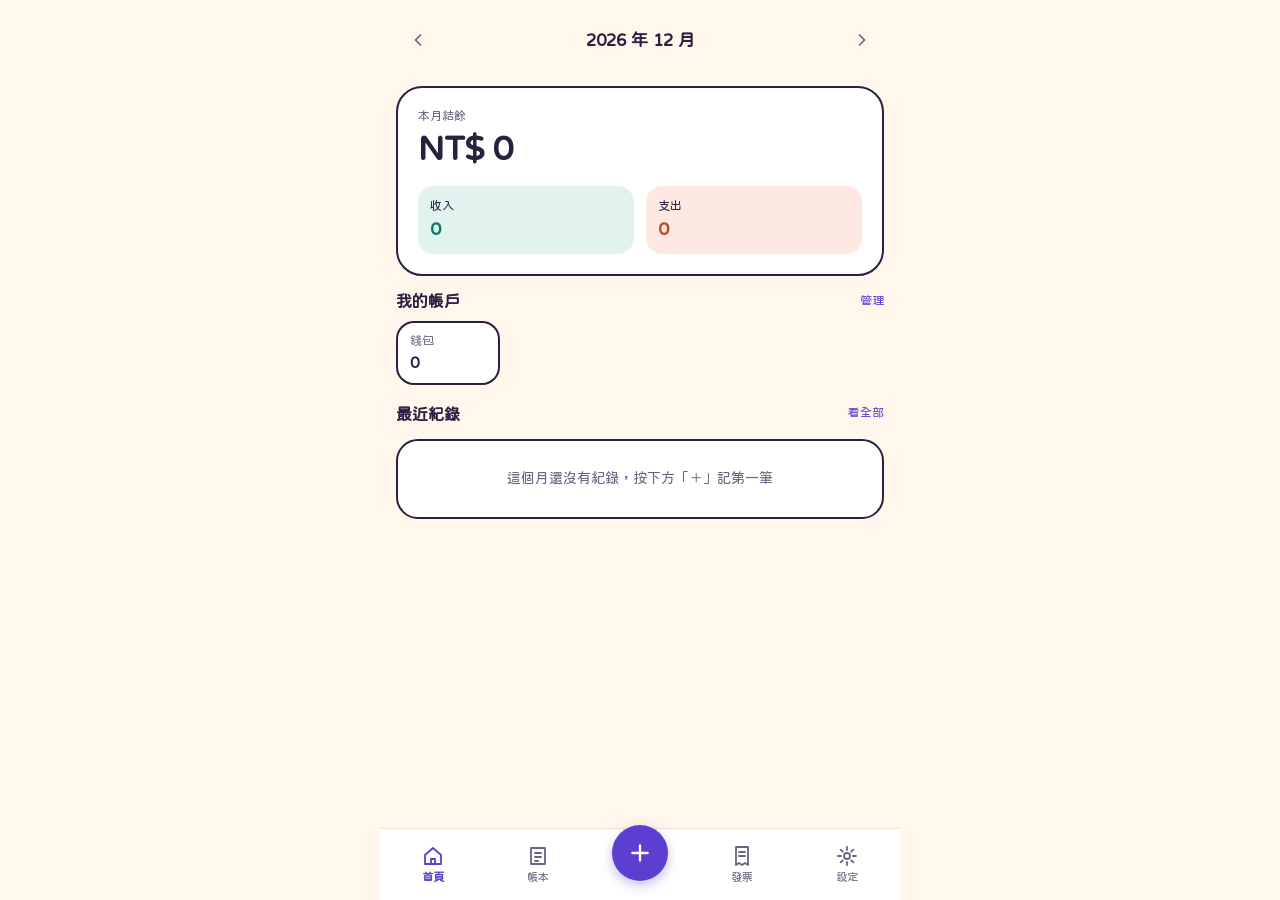
==== index.html @ 0d590afb "Add files via upload" ====
<!doctype html>
<html lang="zh-Hant">
<head>
<meta charset="utf-8">
<meta name="viewport" content="width=device-width, initial-scale=1, viewport-fit=cover">
<meta name="theme-color" content="#FFF7EC">
<title>記帳</title>
<link rel="manifest" href="manifest.webmanifest">
<link rel="icon" href="icons/icon.svg" type="image/svg+xml">
<link rel="apple-touch-icon" href="icons/icon-192.png">
<link rel="preconnect" href="https://fonts.googleapis.com">
<link rel="preconnect" href="https://fonts.gstatic.com" crossorigin>
<link href="https://fonts.googleapis.com/css2?family=Huninn&display=swap" rel="stylesheet">
<link rel="stylesheet" href="styles.css">
</head>
<body>
<div id="app">
  <main id="view" aria-live="polite"></main>
  <nav id="tabbar" aria-label="主選單"></nav>
</div>
<div id="modal" hidden></div>
<div id="toast" role="status" hidden></div>
<input type="file" id="file-invoice" hidden>
<input type="file" id="file-restore" hidden>
<script src="db.js"></script>
<script src="app.js"></script>
</body>
</html>
---- styles.css ----
:root {
  --bg: #FFF7EC;
  --card: #FFFFFF;
  --ink: #2A2140;
  --sub: #6B6380;
  --primary: #5B3FD1;
  --primary-dark: #432AA8;
  --primary-tint: #ECE8FB;
  --income: #127A68;
  --income-tint: #E2F3EF;
  --expense: #C4471F;
  --expense-tint: #FDE9E1;
  --line: #F1E8DA;
  --line-strong: #E6D9C5;
  --soft: #F3E8D6;
  --warn-bg: #FBF1DC;
  --warn-ink: #5E460E;
  --radius: 22px;
  --nav-h: 72px;
  --safe-b: env(safe-area-inset-bottom, 0px);
}
* { box-sizing: border-box; -webkit-tap-highlight-color: transparent; }
html, body { margin: 0; background: var(--bg); color: var(--ink); }
body {
  font-family: 'Huninn', 'Noto Sans TC', 'PingFang TC', 'Microsoft JhengHei', system-ui, sans-serif;
  font-variant-numeric: tabular-nums;
  font-size: 15px;
  line-height: 1.4;
}
#app { max-width: 520px; margin: 0 auto; min-height: 100vh; position: relative; }
#view { padding: 16px 16px calc(var(--nav-h) + var(--safe-b) + 24px); }
#view.no-nav { padding-bottom: calc(var(--safe-b) + 24px); }
button, input, select, textarea { font: inherit; color: inherit; }
button { cursor: pointer; }
a { color: var(--primary); text-decoration: none; }
h1 { margin: 0; font-size: 22px; }
h2 { margin: 0; font-size: 16px; }
.sr-only { position: absolute; width: 1px; height: 1px; overflow: hidden; clip: rect(0 0 0 0); }

/* 版面元件 */
.stack { display: flex; flex-direction: column; gap: 14px; }
.row-between { display: flex; align-items: center; justify-content: space-between; gap: 8px; }
.topbar { display: flex; align-items: center; justify-content: space-between; min-height: 48px; margin-bottom: 8px; }
.topbar .title { font-size: 17px; font-weight: 700; }
.topbar .side { min-width: 64px; display: flex; }
.topbar .side.end { justify-content: flex-end; }
.icon-btn { width: 44px; height: 44px; border: 0; background: transparent; color: var(--sub); display: inline-flex; align-items: center; justify-content: center; border-radius: 12px; }
.icon-btn:hover { background: var(--soft); color: var(--ink); }
.link-btn { border: 0; background: transparent; color: var(--primary); min-height: 44px; padding: 0 8px; display: inline-flex; align-items: center; gap: 2px; font-size: 15px; }
.muted { color: var(--sub); }
.small { font-size: 12px; }
.card { background: var(--card); border: 2px solid var(--ink); border-radius: var(--radius); }
.card.pad { padding: 16px; }
.section-label { font-size: 12px; color: var(--sub); padding: 0 4px; margin-bottom: 6px; }
.empty { text-align: center; color: var(--sub); padding: 28px 12px; font-size: 14px; }

/* 首頁 */
.summary { padding: 20px; display: flex; flex-direction: column; gap: 14px; border-radius: 26px; }
.summary .big { font-size: 34px; font-weight: 700; letter-spacing: -0.5px; }
.split { display: grid; grid-template-columns: repeat(2, minmax(0, 1fr)); gap: 12px; }
.pill { border-radius: 16px; padding: 12px; display: flex; flex-direction: column; gap: 2px; }
.pill.in { background: var(--income-tint); }
.pill.in b { color: var(--income); font-size: 18px; }
.pill.out { background: var(--expense-tint); }
.pill.out b { color: var(--expense); font-size: 18px; }
.acct-strip { display: flex; gap: 8px; overflow-x: auto; padding-bottom: 4px; scrollbar-width: none; }
.acct-chip { flex: 0 0 auto; min-width: 104px; background: var(--card); border: 2px solid var(--ink); border-radius: 18px; padding: 10px 12px; display: flex; flex-direction: column; gap: 2px; color: var(--ink); text-align: left; }
.acct-chip span:first-child { font-size: 12px; color: var(--sub); }
.acct-chip b { font-size: 15px; }
.banner { display: flex; align-items: center; gap: 12px; background: var(--ink); color: #fff; border: 0; border-radius: var(--radius); padding: 14px 16px; min-height: 48px; text-align: left; width: 100%; }
.banner span { flex-grow: 1; }

/* 交易列表 */
.list { display: flex; flex-direction: column; }
.item { display: flex; align-items: center; gap: 12px; padding: 12px 14px; border: 0; background: transparent; width: 100%; text-align: left; border-bottom: 1px solid var(--line); }
.list > .item:last-child { border-bottom: 0; }
.item:hover { background: #FFFCF6; }
.badge { flex: 0 0 auto; width: 40px; height: 40px; border-radius: 12px; display: flex; align-items: center; justify-content: center; font-weight: 700; font-size: 15px; }
.item .main { flex-grow: 1; min-width: 0; display: flex; flex-direction: column; gap: 2px; }
.item .main .t { font-size: 15px; }
.item .main .s { font-size: 12px; color: var(--sub); white-space: nowrap; overflow: hidden; text-overflow: ellipsis; }
.amt { font-weight: 700; white-space: nowrap; }
.amt.in { color: var(--income); }
.amt.out { color: var(--ink); }
.amt.tr { color: var(--sub); }
.amt.neg { color: var(--expense); }
.day-head { display: flex; justify-content: space-between; font-size: 12px; color: var(--sub); padding: 0 4px; margin: 4px 0 6px; }

/* 篩選 */
.search { display: flex; align-items: center; gap: 8px; height: 44px; padding: 0 14px; background: var(--card); border: 2px solid var(--line-strong); border-radius: 14px; color: var(--sub); }
.search input { flex-grow: 1; border: 0; background: transparent; font-size: 15px; outline: none; color: var(--ink); }
.chips { display: flex; gap: 8px; flex-wrap: wrap; }
.chip { height: 36px; padding: 0 14px; border-radius: 18px; border: 2px solid var(--line-strong); background: var(--card); font-size: 13px; }
.chip[aria-pressed="true"] { background: var(--ink); border-color: var(--ink); color: #fff; }
select.chip { padding-right: 8px; }
.totals { display: flex; justify-content: space-between; font-size: 13px; color: var(--sub); padding: 0 4px; }

/* 新增紀錄 */
.seg { display: grid; grid-template-columns: repeat(3, minmax(0, 1fr)); gap: 4px; background: var(--soft); border-radius: 14px; padding: 4px; }
.seg button { height: 40px; border: 0; border-radius: 10px; background: transparent; color: var(--sub); font-size: 15px; }
.seg button[aria-pressed="true"] { background: #fff; font-weight: 700; color: var(--ink); }
.seg button[aria-pressed="true"][data-type="expense"] { color: var(--expense); }
.seg button[aria-pressed="true"][data-type="income"] { color: var(--income); }
.seg button[aria-pressed="true"][data-type="transfer"] { color: var(--primary); }
.amount-display { display: flex; align-items: baseline; justify-content: flex-end; gap: 8px; padding: 0 4px; min-height: 64px; }
.amount-display .cur { font-size: 18px; color: var(--sub); }
.amount-display .num { font-size: 44px; font-weight: 700; letter-spacing: -1px; overflow-wrap: anywhere; text-align: right; }
.amount-display .expr { font-size: 14px; color: var(--sub); }
.cat-grid { display: grid; grid-template-columns: repeat(4, minmax(0, 1fr)); gap: 4px; padding: 8px; }
.cat { display: flex; flex-direction: column; align-items: center; gap: 6px; border: 0; background: transparent; font-size: 12px; padding: 6px 0; min-height: 44px; border-radius: 14px; }
.cat .badge { width: 44px; height: 44px; border-radius: 14px; }
.cat[aria-pressed="true"] { font-weight: 700; }
.cat[aria-pressed="true"] .badge { outline: 3px solid var(--ink); outline-offset: 2px; }
.fields { display: flex; flex-direction: column; }
.field { display: flex; align-items: center; gap: 12px; padding: 0 16px; min-height: 48px; border-bottom: 1px solid var(--line); }
.fields > .field:last-child { border-bottom: 0; }
.field > span { font-size: 14px; color: var(--sub); width: 56px; flex: 0 0 auto; }
.field input, .field select { flex-grow: 1; min-width: 0; border: 0; background: transparent; font-size: 15px; min-height: 44px; outline: none; }
.keypad { position: sticky; bottom: calc(var(--safe-b) + 8px); z-index: 5; box-shadow: 0 -6px 16px rgba(42,33,64,0.08); display: grid; grid-template-columns: repeat(4, minmax(0, 1fr)); gap: 8px; background: var(--soft); padding: 12px; border-radius: 22px; }
.key { height: 52px; border: 0; border-radius: 14px; background: #fff; font-size: 22px; }
.key:active { background: var(--primary-tint); }
.key.save { background: var(--primary); color: #fff; font-size: 16px; font-weight: 700; }
.key.save:active { background: var(--primary-dark); }

/* 表單 */
.form { display: flex; flex-direction: column; gap: 12px; }
.form label.lbl { display: flex; flex-direction: column; gap: 6px; font-size: 12px; color: var(--sub); }
.input { height: 44px; border: 2px solid var(--line-strong); border-radius: 14px; padding: 0 12px; font-size: 15px; color: var(--ink); background: var(--bg); width: 100%; }
.input:focus { outline: 2px solid var(--primary); outline-offset: 1px; }
.btn { height: 48px; border: 0; border-radius: 16px; background: var(--primary); color: #fff; font-size: 15px; font-weight: 700; padding: 0 18px; }
.btn:hover { background: var(--primary-dark); }
.btn.ghost { background: #fff; color: var(--ink); border: 2px solid var(--line-strong); font-weight: 400; }
.btn.ghost:hover { background: var(--soft); }
.btn.dark { background: var(--ink); }
.btn.danger { background: #fff; color: var(--expense); border: 2px solid var(--expense-tint); font-weight: 400; }
.btn.block { width: 100%; }
.btn:disabled { opacity: 0.45; cursor: not-allowed; }
.btn-row { display: grid; grid-template-columns: repeat(2, minmax(0, 1fr)); gap: 10px; }
.swatches { display: flex; flex-wrap: wrap; gap: 8px; }
.swatch { width: 40px; height: 40px; border-radius: 12px; border: 0; display: flex; align-items: center; justify-content: center; font-weight: 700; }
.swatch[aria-pressed="true"] { outline: 3px solid var(--ink); outline-offset: 2px; }
.note { background: var(--warn-bg); color: var(--warn-ink); border-radius: 14px; padding: 12px 14px; font-size: 13px; line-height: 1.6; }

/* 設定列 */
.srow { display: flex; align-items: center; gap: 12px; min-height: 54px; padding: 8px 16px; border: 0; background: transparent; width: 100%; text-align: left; border-bottom: 1px solid var(--line); color: var(--ink); }
.list > .srow:last-child { border-bottom: 0; }
.srow .main { flex-grow: 1; display: flex; flex-direction: column; }
.srow .main .s { font-size: 12px; color: var(--sub); }
.srow:hover { background: #FFFCF6; }

/* 發票 */
.inv { padding: 14px; display: flex; flex-direction: column; gap: 10px; }
.inv details { background: var(--bg); border-radius: 12px; padding: 8px 10px; font-size: 13px; }
.inv summary { cursor: pointer; color: var(--sub); min-height: 28px; display: flex; align-items: center; }
.inv .line { display: flex; justify-content: space-between; gap: 12px; padding: 2px 0; }
.inv .line span:first-child { overflow-wrap: anywhere; }
.inv .pickers { display: grid; grid-template-columns: repeat(2, minmax(0, 1fr)); gap: 8px; }
.inv .pickers label { display: flex; flex-direction: column; gap: 4px; font-size: 12px; color: var(--sub); }
.inv .pickers select { height: 40px; border: 2px solid var(--line-strong); border-radius: 12px; background: #fff; padding: 0 8px; font-size: 14px; color: var(--ink); }
.inv .actions { display: flex; align-items: center; gap: 8px; }
.inv .actions label { display: flex; align-items: center; gap: 6px; font-size: 12px; color: var(--sub); flex-grow: 1; min-height: 44px; }
.inv .actions input { width: 18px; height: 18px; accent-color: var(--primary); }
.warn { color: var(--expense); font-size: 12px; }
.sticky-actions { position: sticky; bottom: calc(var(--nav-h) + var(--safe-b) + 12px); margin-top: 4px; }

/* 底部選單 */
#tabbar { position: fixed; left: 50%; transform: translateX(-50%); bottom: 0; width: 100%; max-width: 520px; height: calc(var(--nav-h) + var(--safe-b)); padding-bottom: var(--safe-b); background: #fff; border-top: 1px solid #EDE2D0; display: flex; justify-content: space-around; align-items: center; z-index: 10; }
#tabbar[hidden] { display: none; }
.tab { display: flex; flex-direction: column; align-items: center; gap: 2px; width: 64px; min-height: 52px; justify-content: center; font-size: 11px; color: var(--sub); border: 0; background: transparent; }
.tab[aria-current="page"] { color: var(--primary); font-weight: 700; }
.fab { width: 56px; height: 56px; margin-top: -24px; border-radius: 28px; background: var(--primary); color: #fff; border: 0; display: flex; align-items: center; justify-content: center; box-shadow: 0 4px 12px rgba(91,63,209,0.35); }

/* 對話框與提示 */
#modal { position: fixed; inset: 0; background: rgba(42,33,64,0.45); display: flex; align-items: flex-end; justify-content: center; z-index: 20; }
#modal[hidden] { display: none; }
.sheet { background: var(--bg); width: 100%; max-width: 520px; border-radius: 26px 26px 0 0; padding: 20px 16px calc(20px + var(--safe-b)); max-height: 88vh; overflow-y: auto; display: flex; flex-direction: column; gap: 14px; }
.sheet h2 { font-size: 18px; }
#toast { position: fixed; left: 50%; transform: translateX(-50%); top: calc(env(safe-area-inset-top, 0px) + 16px); background: var(--ink); color: #fff; padding: 10px 16px; border-radius: 14px; font-size: 14px; z-index: 30; max-width: 90vw; text-align: center; }
#toast[hidden] { display: none; }
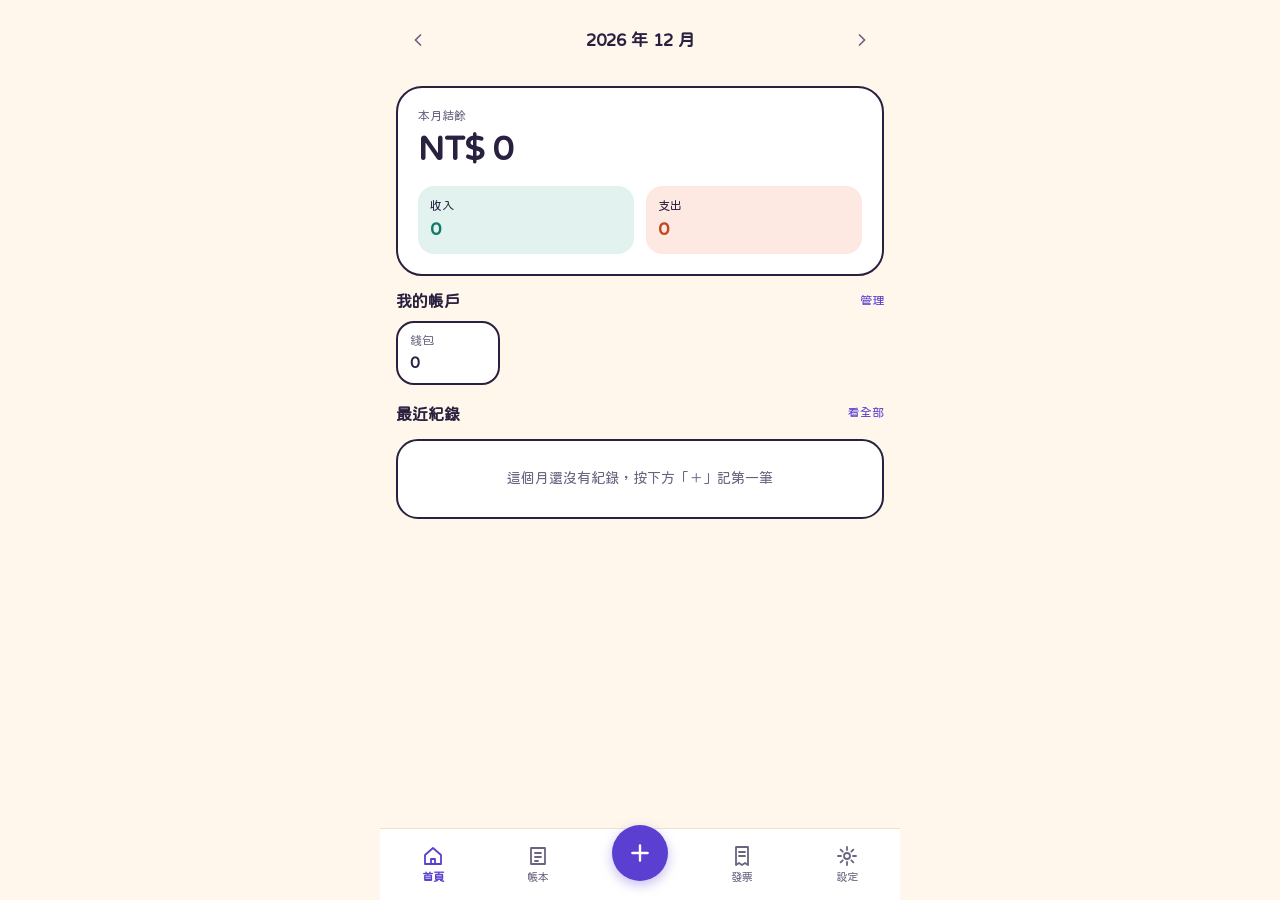
==== commit 0c3c2052: "Add files via upload" ====
--- a/index.html
+++ b/index.html
@@ -20,8 +20,8 @@
 </div>
 <div id="modal" hidden></div>
 <div id="toast" role="status" hidden></div>
-<input type="file" id="file-invoice" hidden>
-<input type="file" id="file-restore" hidden>
+<input type="file" id="file-invoice" accept=".csv,text/csv,text/comma-separated-values,application/csv,application/vnd.ms-excel,text/plain" hidden>
+<input type="file" id="file-restore" accept=".json,application/json,text/plain" hidden>
 <script src="db.js"></script>
 <script src="app.js"></script>
 </body>
